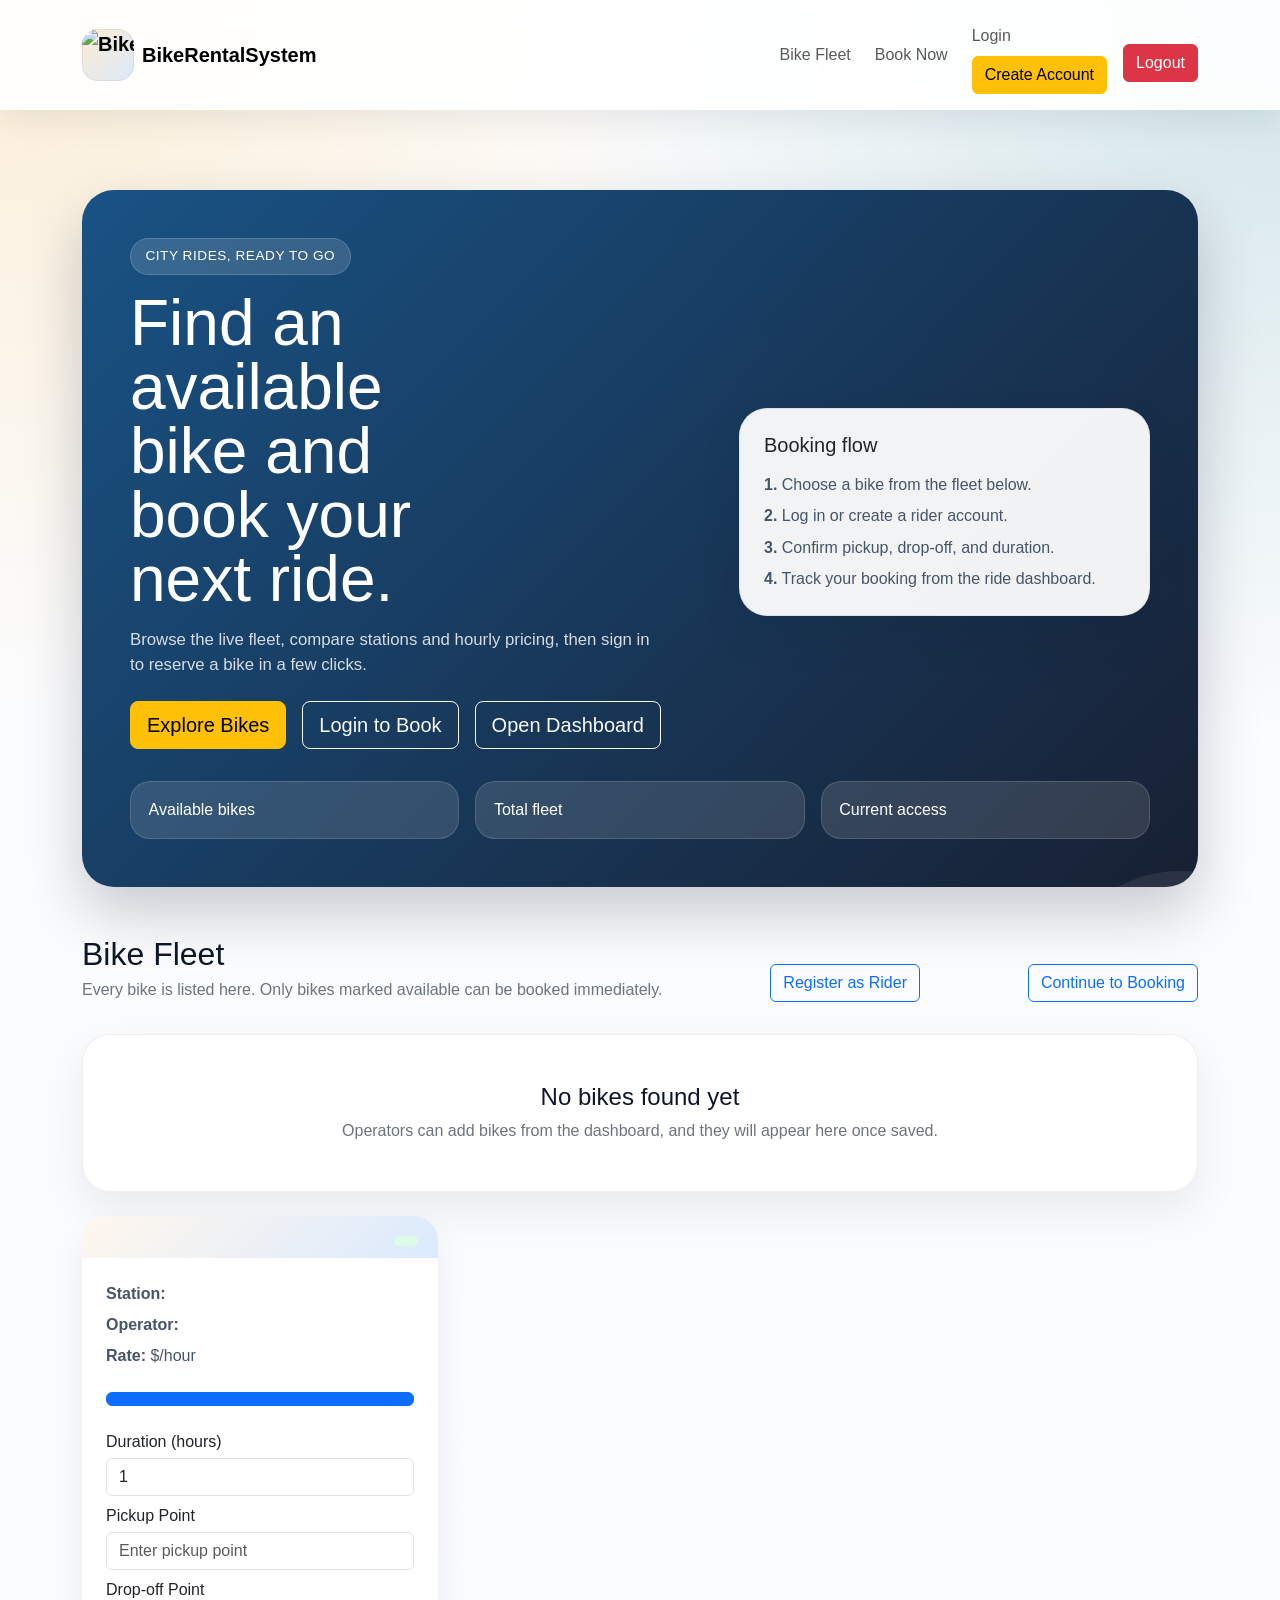
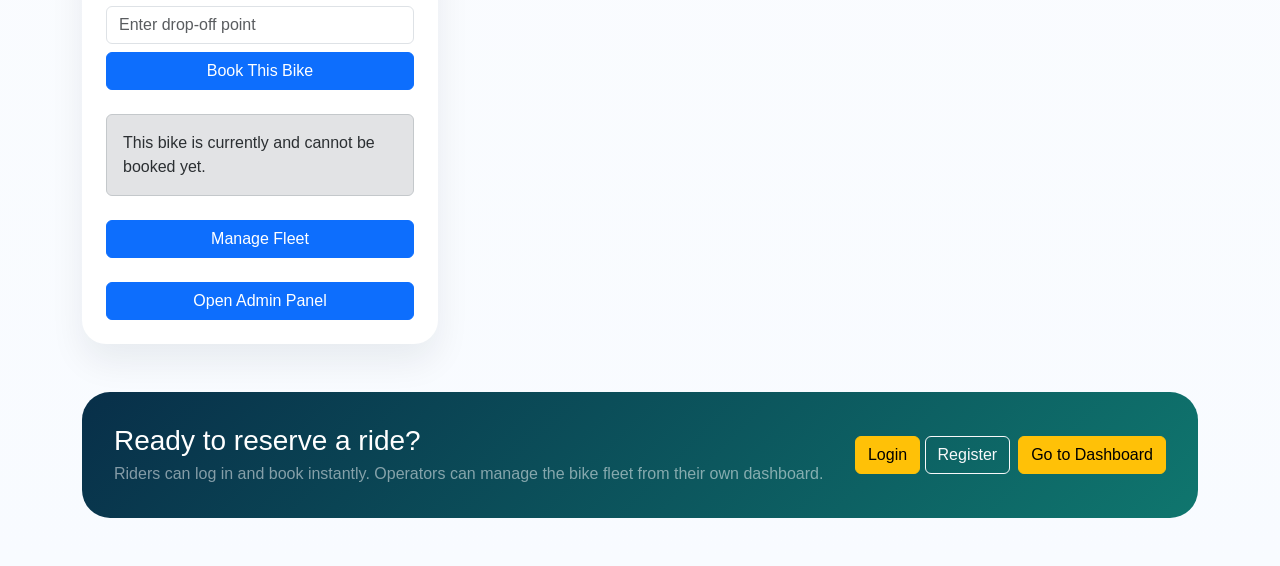
==== src/main/resources/templates/index.html @ 681ffa4d "Convert app to Spring Boot and Thymeleaf" ====
<!DOCTYPE html>
<html xmlns:th="http://www.thymeleaf.org">
<head>
    <title>Bike Rental and Ride-Sharing Platform</title>
    <link href="https://cdn.jsdelivr.net/npm/bootstrap@5.3.3/dist/css/bootstrap.min.css" rel="stylesheet">
    <link th:href="@{/assets/app-theme.css}" rel="stylesheet">
    <style>
        :root {
            --brand-dark: #0f172a;
            --brand-blue: #0f4c81;
            --brand-gold: #f59e0b;
            --brand-mist: #e0f2fe;
            --brand-ice: #f8fbff;
            --text-soft: #475569;
        }

        body {
            font-family: "Segoe UI", Tahoma, Geneva, Verdana, sans-serif;
            color: var(--brand-dark);
            background:
                radial-gradient(circle at top left, rgba(245, 158, 11, 0.16), transparent 28%),
                radial-gradient(circle at top right, rgba(14, 116, 144, 0.18), transparent 30%),
                linear-gradient(180deg, #fdfdfd 0%, var(--brand-ice) 100%);
        }

        .navbar-shell {
            background: rgba(255, 255, 255, 0.92);
            backdrop-filter: blur(14px);
            box-shadow: 0 12px 30px rgba(15, 23, 42, 0.07);
        }

        .brand-mark {
            width: 52px;
            height: 52px;
            display: inline-flex;
            align-items: center;
            justify-content: center;
            border-radius: 16px;
            background: linear-gradient(135deg, rgba(245, 158, 11, 0.18), rgba(59, 130, 246, 0.18));
            box-shadow: inset 0 0 0 1px rgba(148, 163, 184, 0.18);
            overflow: hidden;
        }

        .brand-mark img {
            width: 100%;
            height: 100%;
            object-fit: cover;
        }

        .hero {
            padding: 5rem 0 3rem;
        }

        .hero-panel {
            background: linear-gradient(135deg, rgba(15, 76, 129, 0.96), rgba(15, 23, 42, 0.96));
            color: #fff;
            border-radius: 32px;
            padding: 3rem;
            box-shadow: 0 26px 60px rgba(15, 23, 42, 0.22);
            position: relative;
            overflow: hidden;
        }

        .hero-panel::after {
            content: "";
            position: absolute;
            inset: auto -10% -35% auto;
            width: 260px;
            height: 260px;
            border-radius: 50%;
            background: rgba(255, 255, 255, 0.08);
        }

        .hero-kicker {
            display: inline-block;
            background: rgba(255, 255, 255, 0.14);
            border: 1px solid rgba(255, 255, 255, 0.16);
            border-radius: 999px;
            padding: 0.45rem 0.9rem;
            font-size: 0.85rem;
            letter-spacing: 0.04em;
            text-transform: uppercase;
        }

        .hero h1 {
            font-size: clamp(2.4rem, 5vw, 4.6rem);
            line-height: 1;
            margin: 1rem 0;
            max-width: 10ch;
        }

        .hero-copy {
            color: rgba(255, 255, 255, 0.82);
            max-width: 56ch;
            font-size: 1.05rem;
        }

        .stat-strip {
            margin-top: 2rem;
            display: grid;
            grid-template-columns: repeat(auto-fit, minmax(150px, 1fr));
            gap: 1rem;
        }

        .stat-card {
            background: rgba(255, 255, 255, 0.12);
            border: 1px solid rgba(255, 255, 255, 0.14);
            border-radius: 20px;
            padding: 1rem 1.1rem;
        }

        .stat-card strong {
            display: block;
            font-size: 1.7rem;
        }

        .glass-card {
            background: rgba(255, 255, 255, 0.94);
            border: 1px solid rgba(148, 163, 184, 0.18);
            border-radius: 28px;
            box-shadow: 0 18px 45px rgba(15, 23, 42, 0.08);
        }

        .section-heading {
            margin-bottom: 2rem;
        }

        .bike-card {
            height: 100%;
            border: 0;
            border-radius: 24px;
            box-shadow: 0 18px 35px rgba(15, 23, 42, 0.07);
            overflow: hidden;
            background: #fff;
        }

        .bike-card .card-top {
            background: linear-gradient(135deg, #fff7ed 0%, #dbeafe 100%);
            padding: 1.25rem 1.25rem 0.75rem;
        }

        .bike-card .status-pill {
            background: #dcfce7;
            color: #166534;
            border-radius: 999px;
            padding: 0.3rem 0.75rem;
            font-size: 0.8rem;
            font-weight: 600;
        }

        .bike-detail {
            color: var(--text-soft);
            margin-bottom: 0.45rem;
        }

        .cta-band {
            background: linear-gradient(135deg, #082f49 0%, #0f766e 100%);
            color: #fff;
            border-radius: 28px;
            padding: 2rem;
        }

        @media (max-width: 767px) {
            .hero-panel { padding: 2rem; }
        }
    </style>
</head>
<body>
<nav class="navbar navbar-expand-lg sticky-top navbar-shell">
    <div class="container py-2">
        <a class="navbar-brand d-flex align-items-center gap-2 fw-semibold" th:href="@{/}">
            <span class="brand-mark">
                <img th:src="@{/assets/img.png}" alt="BikeRentalSystem logo">
            </span>
            <span>BikeRentalSystem</span>
        </a>
        <button class="navbar-toggler" type="button" data-bs-toggle="collapse" data-bs-target="#mainNav">
            <span class="navbar-toggler-icon"></span>
        </button>
        <div class="collapse navbar-collapse" id="mainNav">
            <ul class="navbar-nav ms-auto align-items-lg-center gap-lg-2">
                <li class="nav-item"><a class="nav-link" href="#bike-fleet">Bike Fleet</a></li>
                <li class="nav-item"><a class="nav-link" th:href="${dashboardLink}">Book Now</a></li>
                <th:block th:if="${session.currentUser == null}">
                    <li class="nav-item"><a class="nav-link" th:href="@{/login}">Login</a></li>
                    <li class="nav-item"><a class="btn btn-warning ms-lg-2" th:href="@{/register}">Create Account</a></li>
                </th:block>
                <th:block th:if="${session.currentUser != null}">
                    <li class="nav-item"><a class="nav-link" th:href="${dashboardLink}" th:text="${session.currentUser.username}"></a></li>
                    <li class="nav-item"><a class="btn btn-danger ms-lg-2" th:href="@{/logout}">Logout</a></li>
                </th:block>
            </ul>
        </div>
    </div>
</nav>

<section class="hero">
    <div class="container">
        <div class="hero-panel">
            <span class="hero-kicker">City rides, ready to go</span>
            <div class="row align-items-center g-4">
                <div class="col-lg-7">
                    <h1>Find an available bike and book your next ride.</h1>
                    <p class="hero-copy">
                        Browse the live fleet, compare stations and hourly pricing, then sign in to reserve a bike in a few clicks.
                    </p>
                    <div class="d-flex flex-wrap gap-3 mt-4">
                        <a href="#bike-fleet" class="btn btn-warning btn-lg">Explore Bikes</a>
                        <a th:if="${session.currentUser == null}" th:href="@{/login}" class="btn btn-outline-light btn-lg">Login to Book</a>
                        <a th:if="${session.currentUser != null}" th:href="${dashboardLink}" class="btn btn-outline-light btn-lg">Open Dashboard</a>
                    </div>
                </div>
                <div class="col-lg-5">
                    <div class="glass-card p-4 text-dark">
                        <h5 class="mb-3">Booking flow</h5>
                        <div class="bike-detail"><strong>1.</strong> Choose a bike from the fleet below.</div>
                        <div class="bike-detail"><strong>2.</strong> Log in or create a rider account.</div>
                        <div class="bike-detail"><strong>3.</strong> Confirm pickup, drop-off, and duration.</div>
                        <div class="bike-detail mb-0"><strong>4.</strong> Track your booking from the ride dashboard.</div>
                    </div>
                </div>
            </div>
            <div class="stat-strip">
                <div class="stat-card">
                    <strong th:text="${#lists.size(availableBikes)}"></strong>
                    <span>Available bikes</span>
                </div>
                <div class="stat-card">
                    <strong th:text="${#lists.size(allBikes)}"></strong>
                    <span>Total fleet</span>
                </div>
                <div class="stat-card">
                    <strong th:text="${session.currentUser == null ? 'Guest' : session.currentUser.role}"></strong>
                    <span>Current access</span>
                </div>
            </div>
        </div>
    </div>
</section>

<section id="bike-fleet" class="pb-5">
    <div class="container">
        <div class="section-heading d-flex flex-column flex-lg-row justify-content-between align-items-lg-end gap-3">
            <div>
                <h2 class="mb-1">Bike Fleet</h2>
                <p class="text-secondary mb-0">Every bike is listed here. Only bikes marked available can be booked immediately.</p>
            </div>
            <a th:if="${session.currentUser == null}" th:href="@{/register}" class="btn btn-outline-primary">Register as Rider</a>
            <a th:if="${session.currentUser != null}" th:href="${dashboardLink}" class="btn btn-outline-primary">Continue to Booking</a>
        </div>

        <div class="row g-4">
            <div class="col-12" th:if="${#lists.isEmpty(allBikes)}">
                <div class="glass-card p-5 text-center">
                    <h4 class="mb-2">No bikes found yet</h4>
                    <p class="text-secondary mb-0">Operators can add bikes from the dashboard, and they will appear here once saved.</p>
                </div>
            </div>
            <div class="col-md-6 col-xl-4" th:each="bike : ${allBikes}">
                <div class="card bike-card">
                    <div class="card-top">
                        <div class="d-flex justify-content-between align-items-start gap-3">
                            <div>
                                <div class="text-uppercase small text-secondary" th:text="'Bike #' + ${bike.id}"></div>
                                <h4 class="mb-1" th:text="${bike.bikeName}"></h4>
                                <div class="text-secondary" th:text="${bike.bikeType}"></div>
                            </div>
                            <span class="status-pill"
                                  th:style="${#strings.equalsIgnoreCase(bike.status, 'AVAILABLE')} ? '' : 'background:#fee2e2;color:#991b1b;'"
                                  th:text="${bike.status}"></span>
                        </div>
                    </div>
                    <div class="card-body p-4">
                        <div class="bike-detail"><strong>Station:</strong> <span th:text="${bike.station}"></span></div>
                        <div class="bike-detail"><strong>Operator:</strong> <span th:text="${bike.operator}"></span></div>
                        <div class="bike-detail"><strong>Rate:</strong> $<span th:text="${bike.hourlyRate}"></span>/hour</div>

                        <div class="d-grid mt-4" th:if="${session.currentUser == null}">
                            <a th:href="@{/login}" class="btn btn-primary"
                               th:text="${#strings.equalsIgnoreCase(bike.status, 'AVAILABLE')} ? 'Login to Book' : 'Login to View Booking Options'"></a>
                        </div>

                        <form th:if="${session.currentUser != null and #strings.equalsIgnoreCase(session.currentUser.role, 'RIDER') and #strings.equalsIgnoreCase(bike.status, 'AVAILABLE')}"
                              th:action="@{/addRideBooking}" method="post" class="row g-2 mt-3">
                            <input type="hidden" name="bikeId" th:value="${bike.id}">
                            <div class="col-12">
                                <label class="form-label mb-1">Duration (hours)</label>
                                <input type="number" name="durationHours" class="form-control" min="1" value="1" required>
                            </div>
                            <div class="col-12">
                                <label class="form-label mb-1">Pickup Point</label>
                                <input type="text" name="pickupPoint" class="form-control" placeholder="Enter pickup point" required>
                            </div>
                            <div class="col-12">
                                <label class="form-label mb-1">Drop-off Point</label>
                                <input type="text" name="dropPoint" class="form-control" placeholder="Enter drop-off point" required>
                            </div>
                            <div class="col-12 d-grid">
                                <button type="submit" class="btn btn-primary">Book This Bike</button>
                            </div>
                        </form>

                        <div th:if="${session.currentUser != null and #strings.equalsIgnoreCase(session.currentUser.role, 'RIDER') and !#strings.equalsIgnoreCase(bike.status, 'AVAILABLE')}"
                             class="alert alert-secondary mt-4 mb-0">
                            This bike is currently <strong th:text="${bike.status}"></strong> and cannot be booked yet.
                        </div>

                        <div class="d-grid mt-4" th:if="${session.currentUser != null and #strings.equalsIgnoreCase(session.currentUser.role, 'OPERATOR')}">
                            <a th:href="@{/bikes}" class="btn btn-primary">Manage Fleet</a>
                        </div>

                        <div class="d-grid mt-4" th:if="${session.currentUser != null and #strings.equalsIgnoreCase(session.currentUser.role, 'ADMIN')}">
                            <a th:href="@{/users}" class="btn btn-primary">Open Admin Panel</a>
                        </div>
                    </div>
                </div>
            </div>
        </div>
    </div>
</section>

<section class="pb-5">
    <div class="container">
        <div class="cta-band d-flex flex-column flex-lg-row justify-content-between align-items-lg-center gap-3">
            <div>
                <h3 class="mb-1">Ready to reserve a ride?</h3>
                <p class="mb-0 text-white-50">Riders can log in and book instantly. Operators can manage the bike fleet from their own dashboard.</p>
            </div>
            <div class="d-flex flex-wrap gap-2">
                <th:block th:if="${session.currentUser == null}">
                    <a th:href="@{/login}" class="btn btn-warning">Login</a>
                    <a th:href="@{/register}" class="btn btn-outline-light">Register</a>
                </th:block>
                <a th:if="${session.currentUser != null}" th:href="${dashboardLink}" class="btn btn-warning">Go to Dashboard</a>
            </div>
        </div>
    </div>
</section>

<script src="https://cdn.jsdelivr.net/npm/bootstrap@5.3.3/dist/js/bootstrap.bundle.min.js"></script>
</body>
</html>
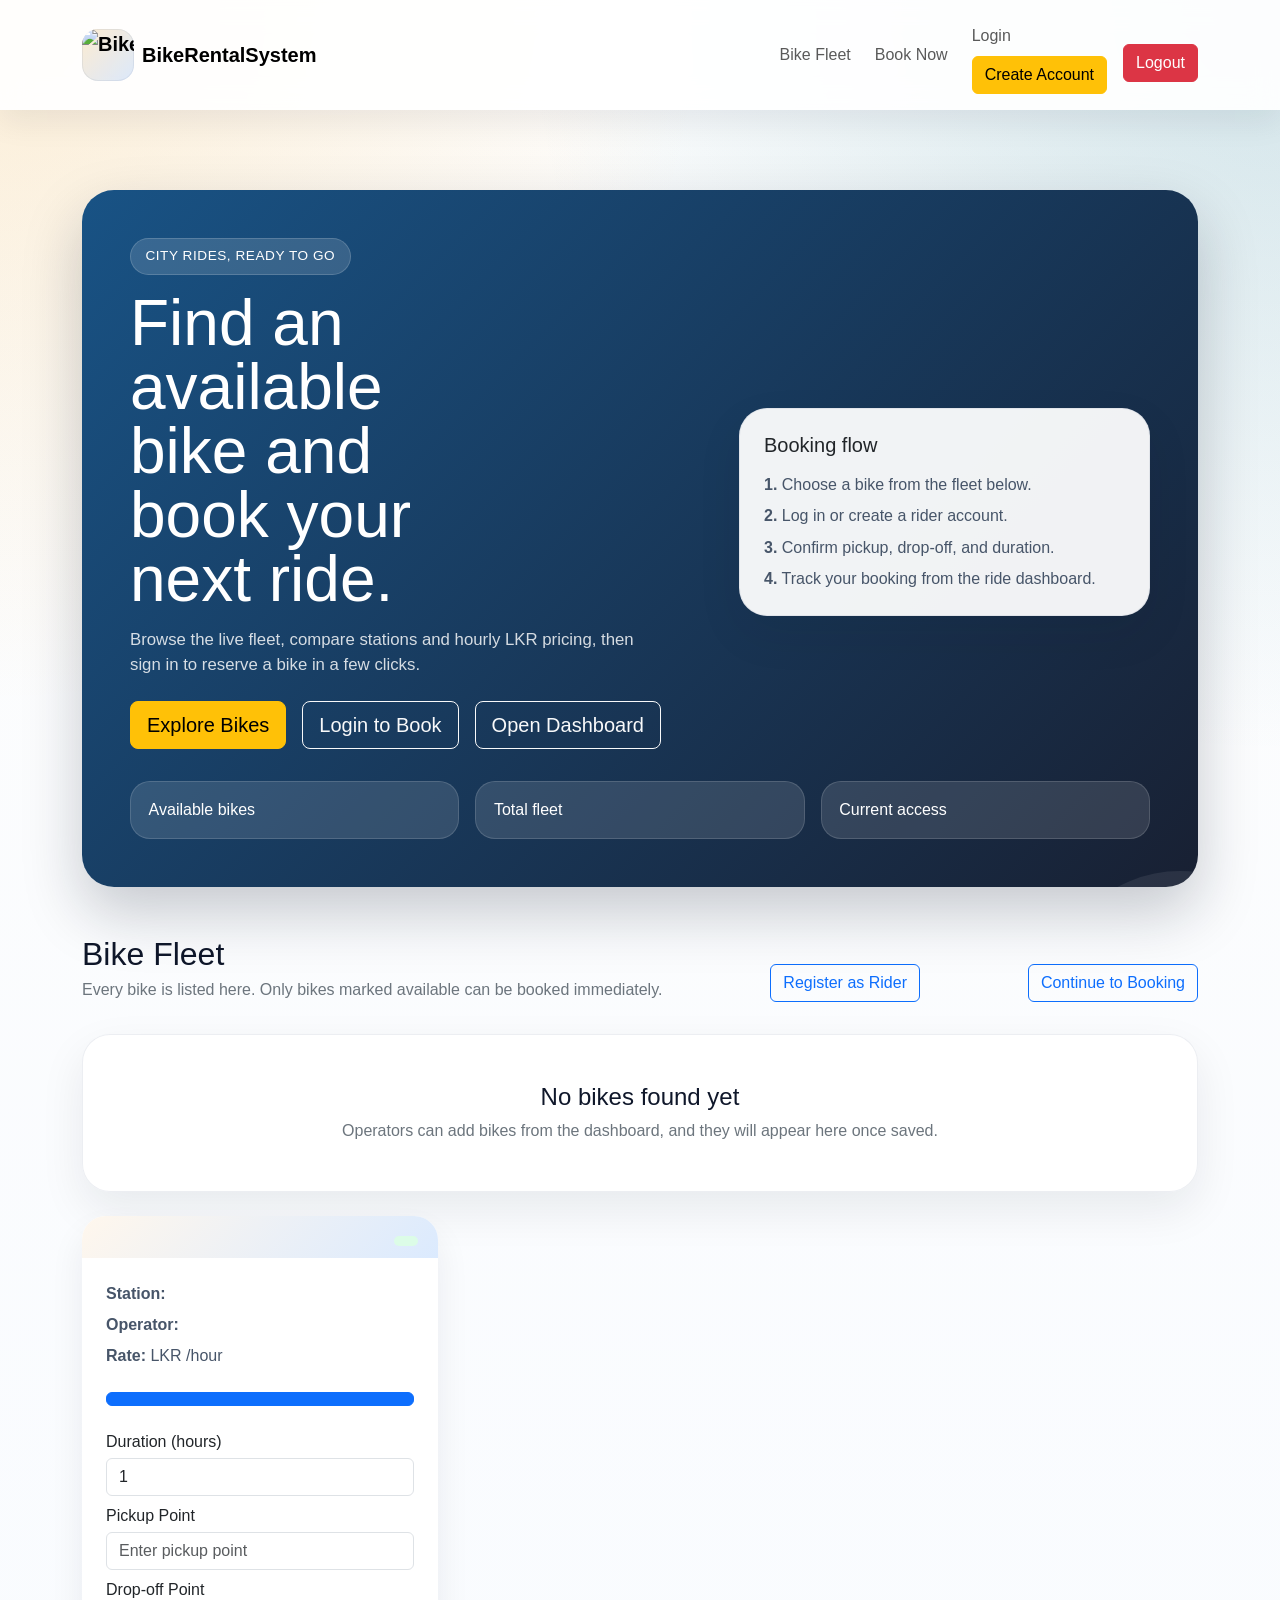
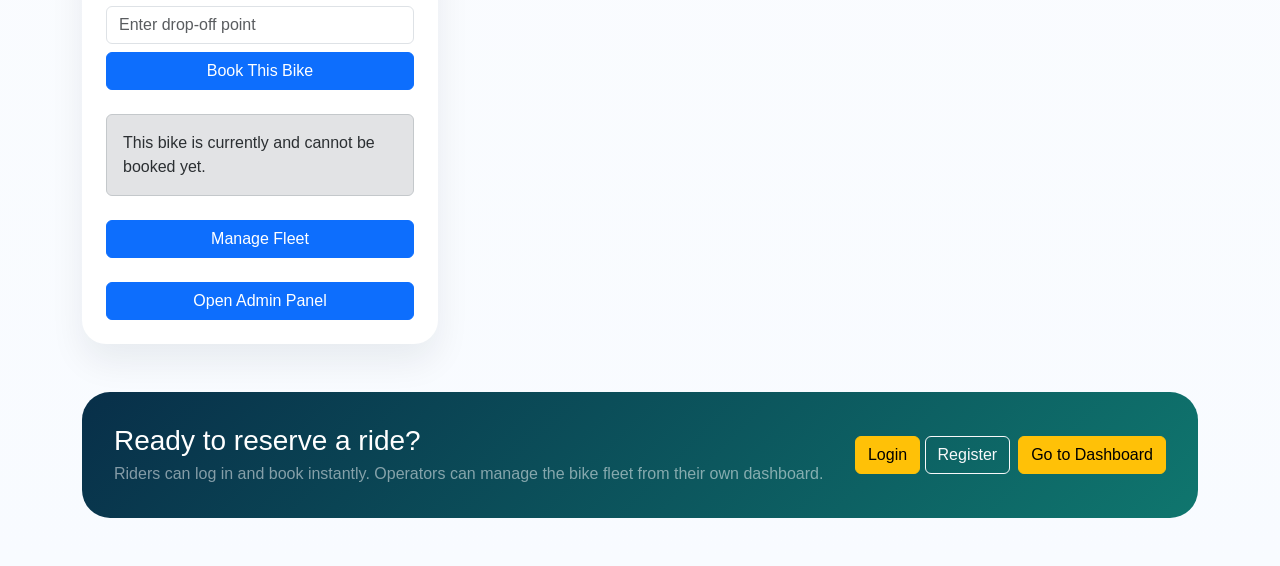
==== commit 1ac68ffb: "Update ride UI currency and header styling" ====
--- a/src/main/resources/templates/index.html
+++ b/src/main/resources/templates/index.html
@@ -202,7 +202,7 @@
                 <div class="col-lg-7">
                     <h1>Find an available bike and book your next ride.</h1>
                     <p class="hero-copy">
-                        Browse the live fleet, compare stations and hourly pricing, then sign in to reserve a bike in a few clicks.
+                        Browse the live fleet, compare stations and hourly LKR pricing, then sign in to reserve a bike in a few clicks.
                     </p>
                     <div class="d-flex flex-wrap gap-3 mt-4">
                         <a href="#bike-fleet" class="btn btn-warning btn-lg">Explore Bikes</a>
@@ -273,7 +273,7 @@
                     <div class="card-body p-4">
                         <div class="bike-detail"><strong>Station:</strong> <span th:text="${bike.station}"></span></div>
                         <div class="bike-detail"><strong>Operator:</strong> <span th:text="${bike.operator}"></span></div>
-                        <div class="bike-detail"><strong>Rate:</strong> $<span th:text="${bike.hourlyRate}"></span>/hour</div>
+                        <div class="bike-detail"><strong>Rate:</strong> LKR <span th:text="${bike.hourlyRate}"></span>/hour</div>
 
                         <div class="d-grid mt-4" th:if="${session.currentUser == null}">
                             <a th:href="@{/login}" class="btn btn-primary"
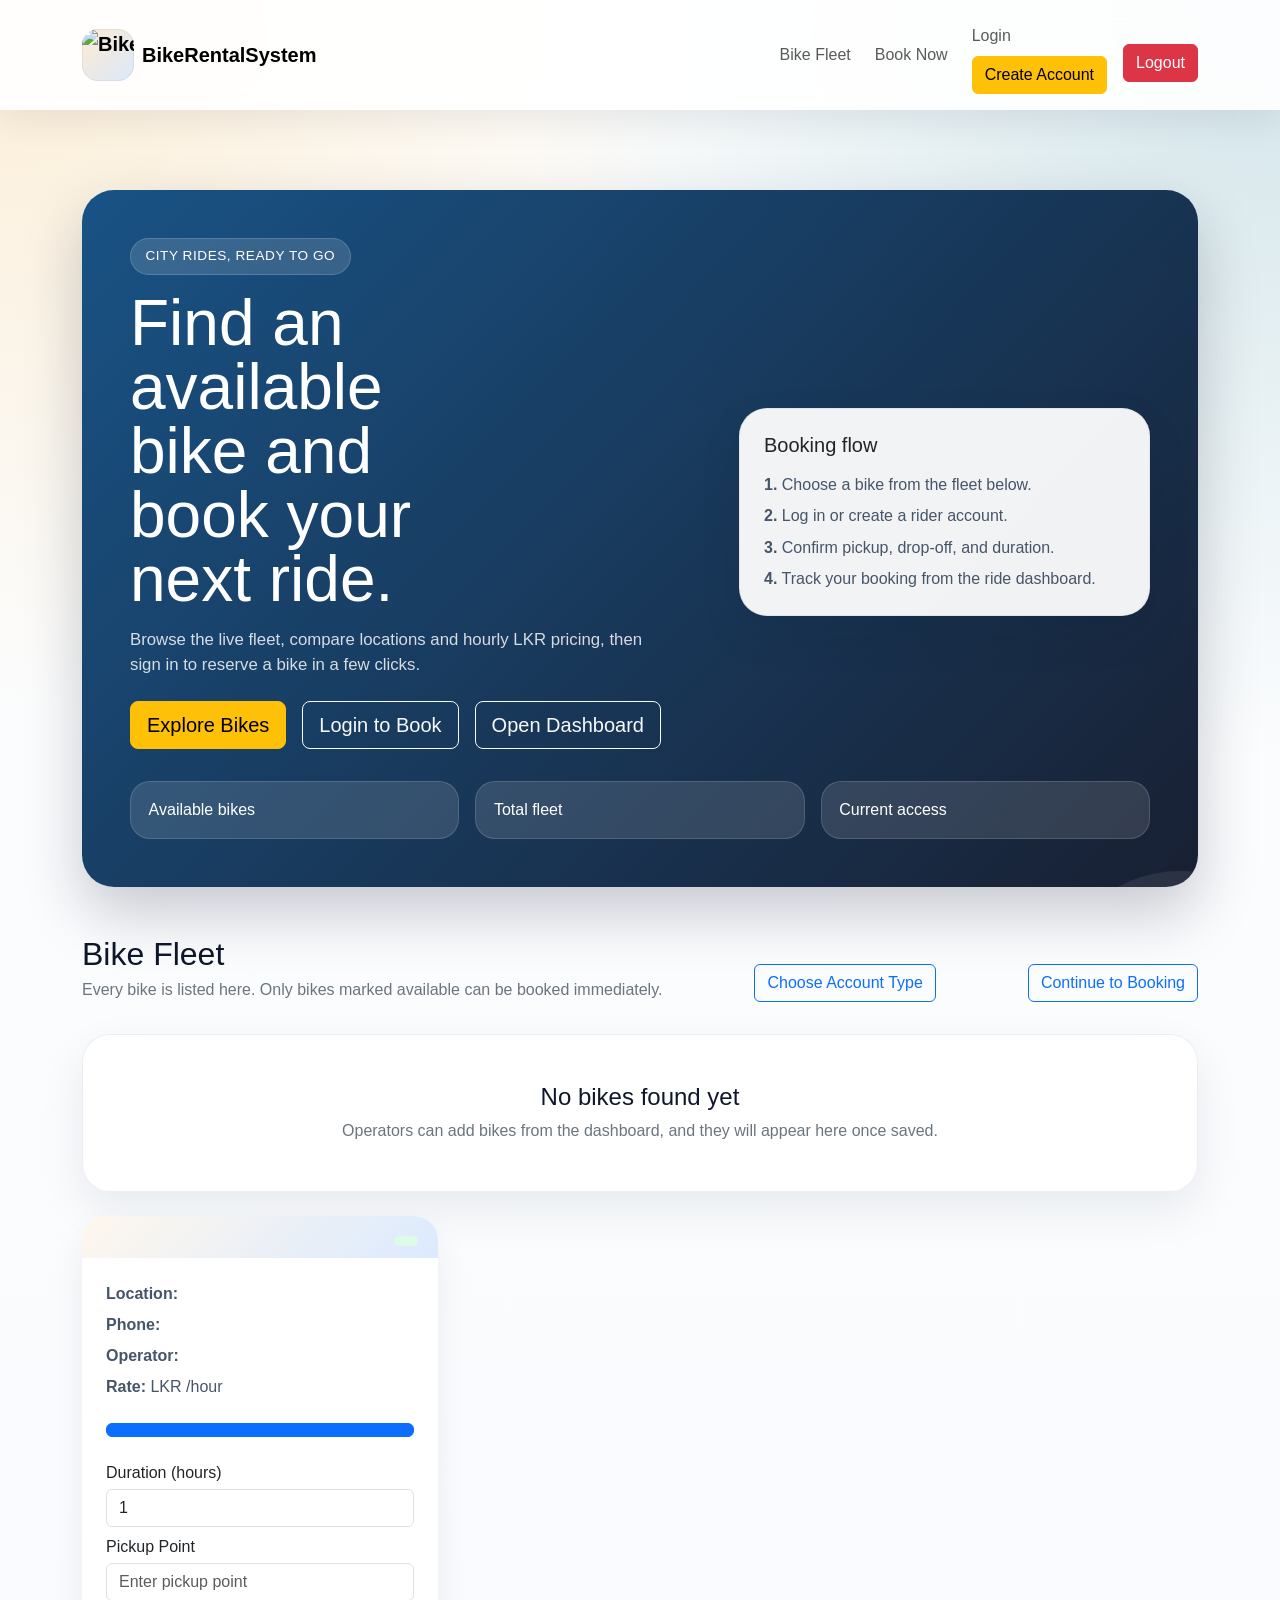
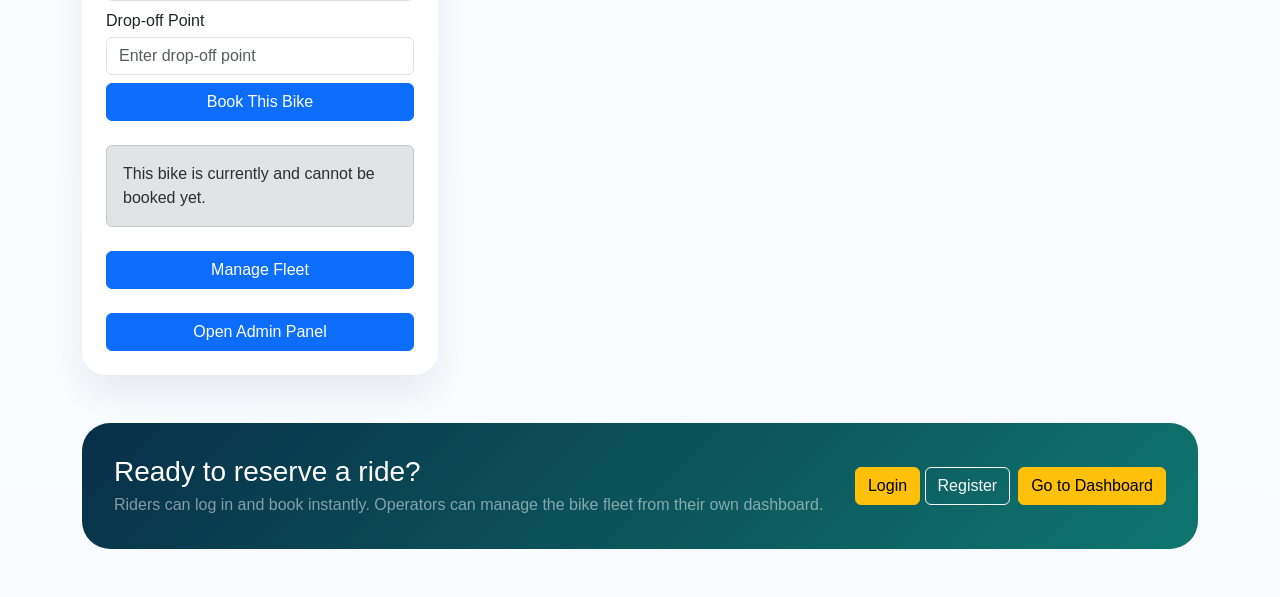
==== commit 91aed09e: "Improve bike rental role workflow" ====
--- a/src/main/resources/templates/index.html
+++ b/src/main/resources/templates/index.html
@@ -202,7 +202,7 @@
                 <div class="col-lg-7">
                     <h1>Find an available bike and book your next ride.</h1>
                     <p class="hero-copy">
-                        Browse the live fleet, compare stations and hourly LKR pricing, then sign in to reserve a bike in a few clicks.
+                        Browse the live fleet, compare locations and hourly LKR pricing, then sign in to reserve a bike in a few clicks.
                     </p>
                     <div class="d-flex flex-wrap gap-3 mt-4">
                         <a href="#bike-fleet" class="btn btn-warning btn-lg">Explore Bikes</a>
@@ -230,7 +230,7 @@
                     <span>Total fleet</span>
                 </div>
                 <div class="stat-card">
-                    <strong th:text="${session.currentUser == null ? 'Guest' : session.currentUser.role}"></strong>
+                    <strong th:text="${session.currentUser == null ? 'Guest' : session.currentUser.roleDisplayName}"></strong>
                     <span>Current access</span>
                 </div>
             </div>
@@ -245,7 +245,7 @@
                 <h2 class="mb-1">Bike Fleet</h2>
                 <p class="text-secondary mb-0">Every bike is listed here. Only bikes marked available can be booked immediately.</p>
             </div>
-            <a th:if="${session.currentUser == null}" th:href="@{/register}" class="btn btn-outline-primary">Register as Rider</a>
+            <a th:if="${session.currentUser == null}" th:href="@{/register}" class="btn btn-outline-primary">Choose Account Type</a>
             <a th:if="${session.currentUser != null}" th:href="${dashboardLink}" class="btn btn-outline-primary">Continue to Booking</a>
         </div>
 
@@ -271,7 +271,8 @@
                         </div>
                     </div>
                     <div class="card-body p-4">
-                        <div class="bike-detail"><strong>Station:</strong> <span th:text="${bike.station}"></span></div>
+                        <div class="bike-detail"><strong>Location:</strong> <span th:text="${bike.station}"></span></div>
+                        <div class="bike-detail"><strong>Phone:</strong> <span th:text="${bike.phoneNumber}"></span></div>
                         <div class="bike-detail"><strong>Operator:</strong> <span th:text="${bike.operator}"></span></div>
                         <div class="bike-detail"><strong>Rate:</strong> LKR <span th:text="${bike.hourlyRate}"></span>/hour</div>
 
@@ -280,7 +281,7 @@
                                th:text="${#strings.equalsIgnoreCase(bike.status, 'AVAILABLE')} ? 'Login to Book' : 'Login to View Booking Options'"></a>
                         </div>
 
-                        <form th:if="${session.currentUser != null and #strings.equalsIgnoreCase(session.currentUser.role, 'RIDER') and #strings.equalsIgnoreCase(bike.status, 'AVAILABLE')}"
+                        <form th:if="${session.currentUser != null and (#strings.equalsIgnoreCase(session.currentUser.role, 'RIDE_SHARER') or #strings.equalsIgnoreCase(session.currentUser.role, 'RIDER')) and #strings.equalsIgnoreCase(bike.status, 'AVAILABLE')}"
                               th:action="@{/addRideBooking}" method="post" class="row g-2 mt-3">
                             <input type="hidden" name="bikeId" th:value="${bike.id}">
                             <div class="col-12">
